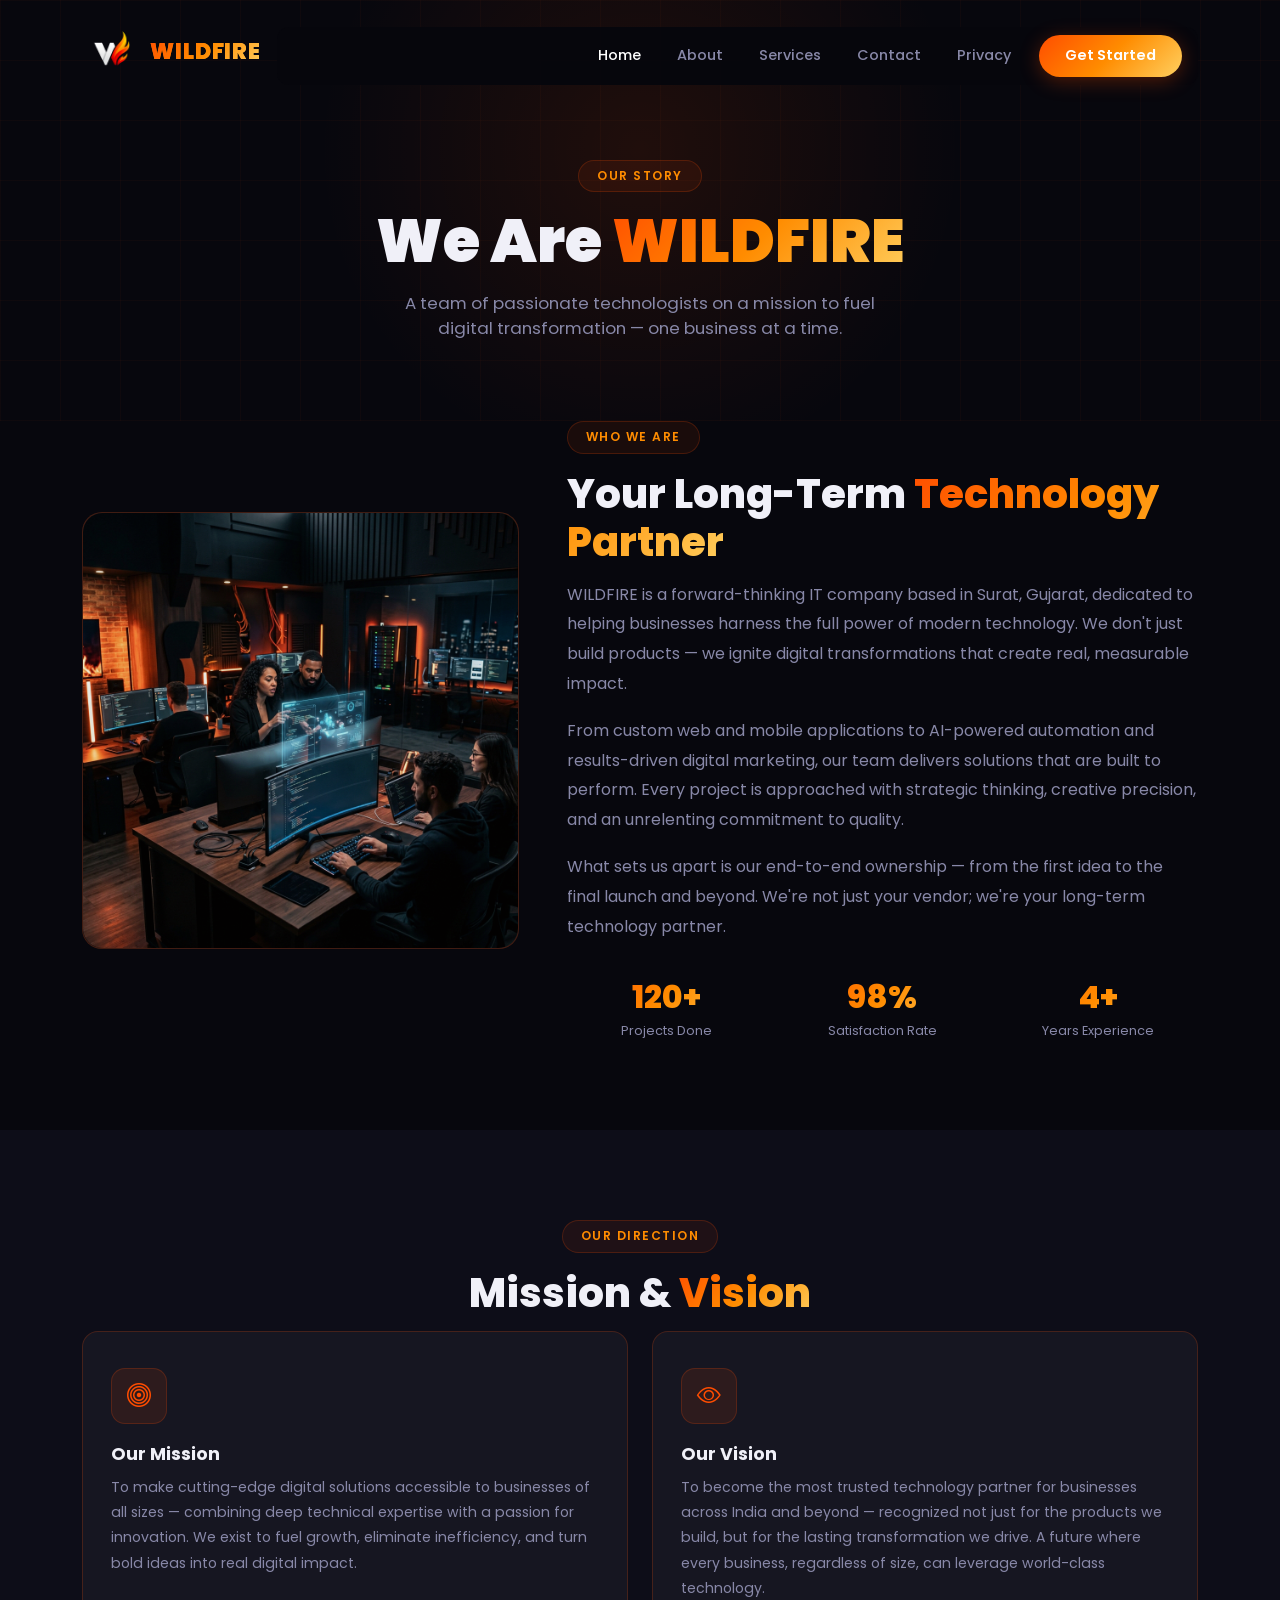
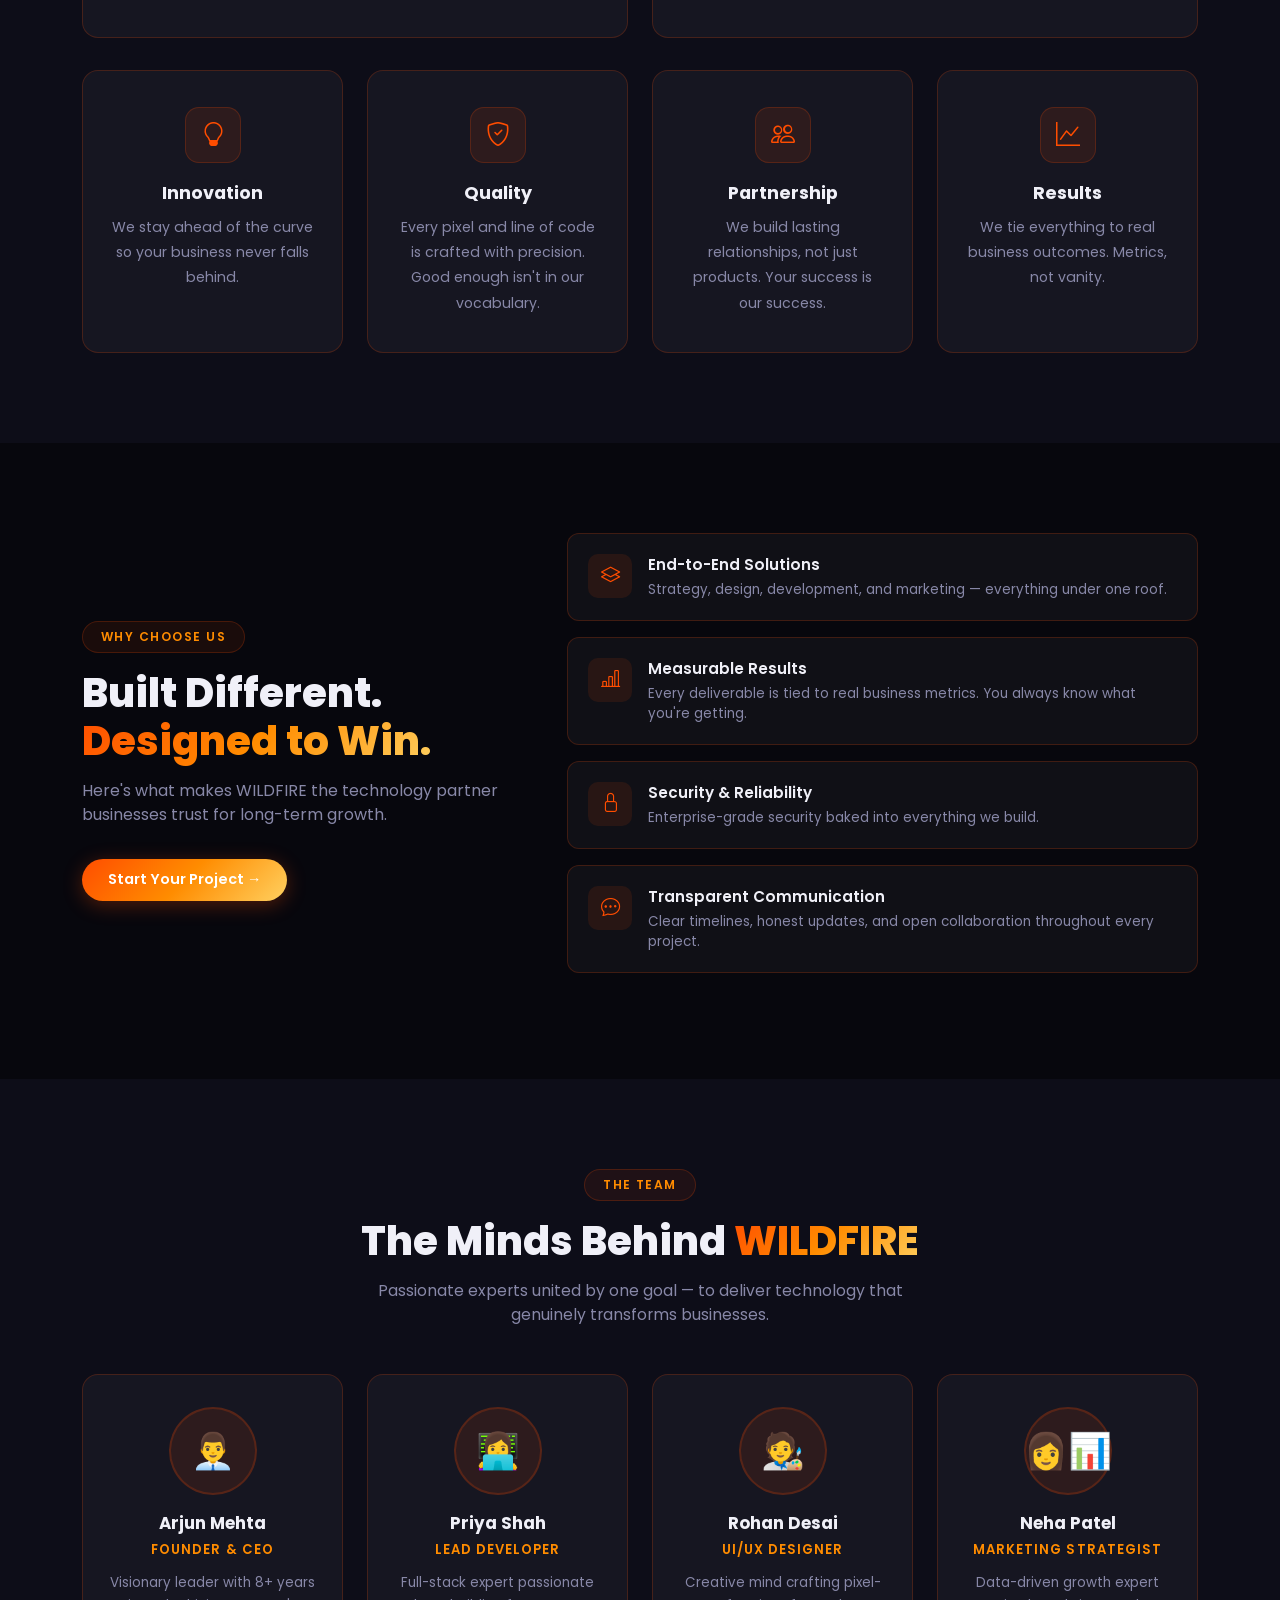
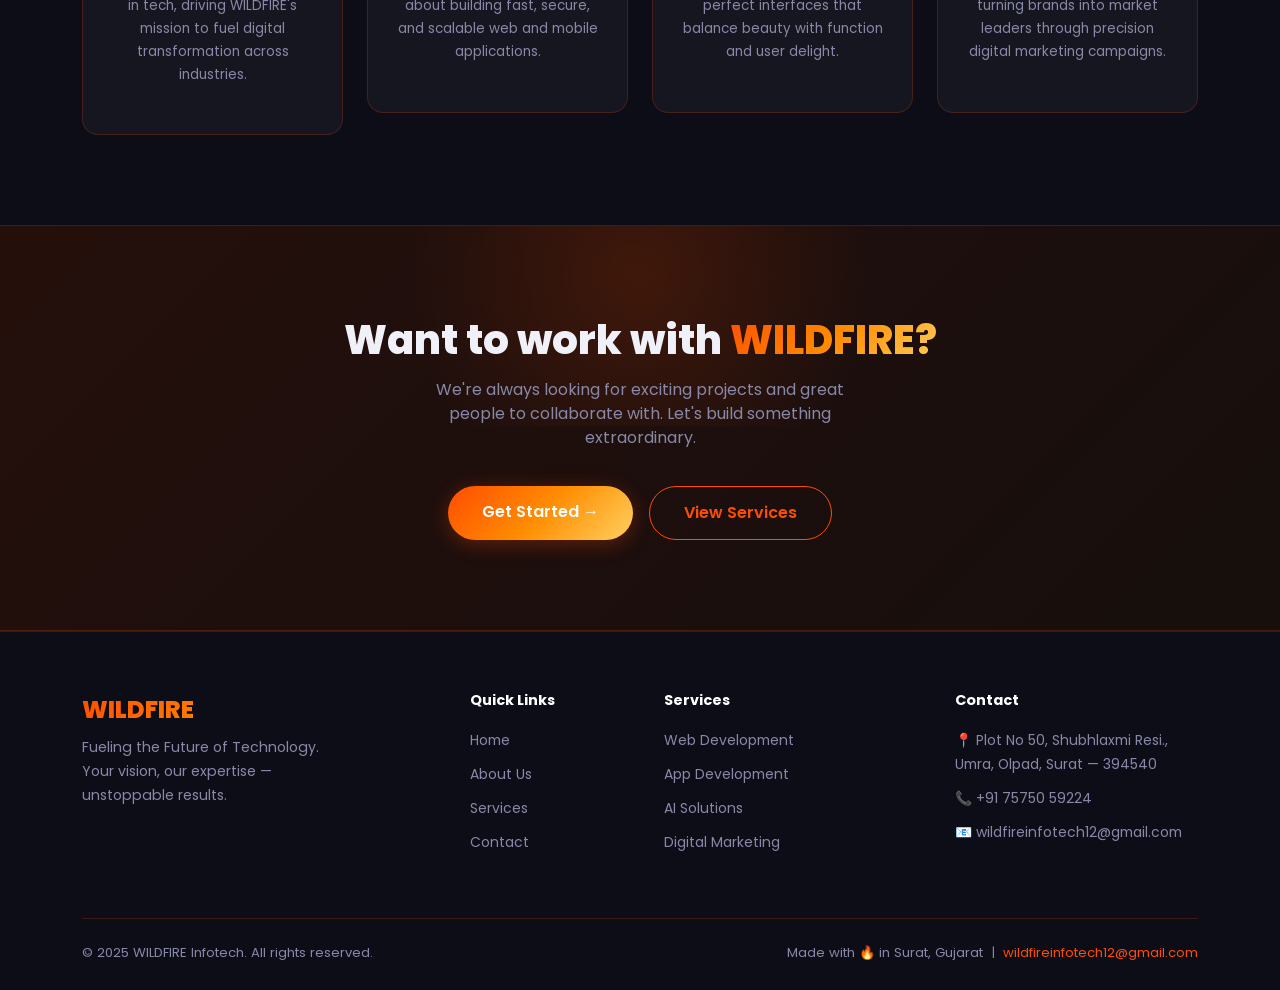
==== about.html @ 1de8545a "Add files via upload" ====
﻿<!DOCTYPE html>
<html lang="en">

<head>
  <meta charset="UTF-8" />
  <meta name="viewport" content="width=device-width, initial-scale=1.0" />
  <title>About Us — WILDFIRE</title>
  <meta name="description"
    content="Learn about WILDFIRE Infotech — a forward-thinking IT company in Surat, Gujarat fueling digital transformation." />
  <link href="https://cdn.jsdelivr.net/npm/bootstrap@5.3.3/dist/css/bootstrap.min.css" rel="stylesheet" />
  <link href="https://cdn.jsdelivr.net/npm/bootstrap-icons@1.11.3/font/bootstrap-icons.min.css" rel="stylesheet" />
  <link href="https://fonts.googleapis.com/css2?family=Poppins:wght@300;400;500;600;700;800;900&display=swap"
    rel="stylesheet" />
  <style>
    :root {
      --fire: #FF4D00;
      --amber: #FF8C00;
      --dark: #07070D;
      --dark2: #0D0D18;
      --card-bg: rgba(255, 255, 255, 0.04);
      --border: rgba(255, 77, 0, 0.2);
      --muted: #8888A8;
      --gradient: linear-gradient(135deg, #FF4D00, #FF8C00, #FFD060);
    }

    * {
      box-sizing: border-box;
      margin: 0;
      padding: 0;
    }

    body {
      font-family: 'Poppins', sans-serif;
      background: var(--dark);
      color: #F0F0F8;
      overflow-x: hidden;
    }

    a {
      text-decoration: none;
      color: inherit;
    }

    /* Navbar */
    .navbar {
      background: transparent;
      padding: 18px 0;
      transition: all .3s;
    }

    .navbar.scrolled {
      background: rgba(7, 7, 13, .92);
      backdrop-filter: blur(20px);
      border-bottom: 1px solid var(--border);
      padding: 12px 0;
    }

    .navbar-brand {
      font-weight: 800;
      font-size: 1.5rem;
      background: var(--gradient);
      -webkit-background-clip: text;
      -webkit-text-fill-color: transparent;
      background-clip: text;
    }

    .nav-link {
      color: var(--muted) !important;
      font-weight: 500;
      font-size: .9rem;
      transition: color .3s;
      padding: 8px 16px !important;
    }

    .nav-link:hover,
    .nav-link.active {
      color: #fff !important;
    }

    .btn-fire {
      background: var(--gradient);
      color: #fff;
      border: none;
      border-radius: 50px;
      padding: 10px 26px;
      font-weight: 600;
      font-size: .9rem;
      transition: all .3s;
      box-shadow: 0 4px 20px rgba(255, 77, 0, .3);
    }

    .btn-fire:hover {
      transform: translateY(-2px);
      box-shadow: 0 8px 30px rgba(255, 77, 0, .5);
      color: #fff;
    }

    .btn-outline-fire {
      border: 1.5px solid var(--fire);
      color: var(--fire);
      border-radius: 50px;
      padding: 10px 26px;
      font-weight: 600;
      font-size: .9rem;
      transition: all .3s;
      background: transparent;
    }

    .btn-outline-fire:hover {
      background: rgba(255, 77, 0, .08);
      transform: translateY(-2px);
    }

    /* Page Hero */
    .page-hero {
      padding: 160px 0 80px;
      text-align: center;
      position: relative;
      overflow: hidden;
    }

    .page-hero::before {
      content: '';
      position: absolute;
      top: -200px;
      left: 50%;
      transform: translateX(-50%);
      width: 700px;
      height: 700px;
      background: radial-gradient(circle, rgba(255, 77, 0, .1) 0%, transparent 65%);
      pointer-events: none;
    }

    .hero-grid {
      position: absolute;
      inset: 0;
      background-image: linear-gradient(rgba(255, 77, 0, .03) 1px, transparent 1px), linear-gradient(90deg, rgba(255, 77, 0, .03) 1px, transparent 1px);
      background-size: 60px 60px;
      pointer-events: none;
    }

    .page-hero h1 {
      font-size: clamp(2.4rem, 5vw, 3.8rem);
      font-weight: 900;
      line-height: 1.1;
      margin-bottom: 16px;
    }

    .page-hero p {
      color: var(--muted);
      font-size: 1.05rem;
      max-width: 520px;
      margin: 0 auto;
    }

    .text-fire {
      background: var(--gradient);
      -webkit-background-clip: text;
      -webkit-text-fill-color: transparent;
      background-clip: text;
    }

    .badge-tag {
      display: inline-block;
      padding: 6px 18px;
      border-radius: 100px;
      border: 1px solid var(--border);
      background: rgba(255, 77, 0, .08);
      color: var(--amber);
      font-size: .76rem;
      font-weight: 600;
      letter-spacing: .12em;
      text-transform: uppercase;
      margin-bottom: 16px;
    }

    /* Sections */
    section {
      padding: 90px 0;
    }

    .bg-dark2 {
      background: var(--dark2);
    }

    .section-title {
      font-size: clamp(1.8rem, 3.5vw, 2.5rem);
      font-weight: 800;
      line-height: 1.2;
      margin-bottom: 14px;
    }

    .section-sub {
      color: var(--muted);
      font-size: .98rem;
      margin-bottom: 48px;
      max-width: 540px;
    }

    /* Cards */
    .wf-card {
      background: var(--card-bg);
      border: 1px solid var(--border);
      border-radius: 16px;
      padding: 36px 28px;
      height: 100%;
      transition: all .3s;
      position: relative;
      overflow: hidden;
    }

    .wf-card::before {
      content: '';
      position: absolute;
      top: 0;
      left: 0;
      right: 0;
      height: 2px;
      background: var(--gradient);
      opacity: 0;
      transition: opacity .3s;
    }

    .wf-card:hover {
      transform: translateY(-7px);
      border-color: rgba(255, 77, 0, .4);
      box-shadow: 0 0 40px rgba(255, 77, 0, .18);
    }

    .wf-card:hover::before {
      opacity: 1;
    }

    .card-icon {
      width: 56px;
      height: 56px;
      border-radius: 14px;
      background: rgba(255, 77, 0, .1);
      border: 1px solid var(--border);
      display: flex;
      align-items: center;
      justify-content: center;
      font-size: 1.5rem;
      color: var(--fire);
      margin-bottom: 20px;
      transition: all .3s;
    }

    .wf-card:hover .card-icon {
      background: rgba(255, 77, 0, .2);
      transform: scale(1.08);
    }

    .wf-card h5 {
      font-weight: 700;
      font-size: 1.1rem;
      margin-bottom: 10px;
    }

    .wf-card p {
      color: var(--muted);
      font-size: .88rem;
      line-height: 1.8;
      margin: 0;
    }

    /* Feature rows */
    .feature-item {
      display: flex;
      gap: 16px;
      align-items: flex-start;
      padding: 20px;
      background: var(--card-bg);
      border: 1px solid var(--border);
      border-radius: 12px;
      transition: all .3s;
      margin-bottom: 16px;
    }

    .feature-item:hover {
      border-color: rgba(255, 77, 0, .4);
    }

    .feature-icon {
      width: 44px;
      height: 44px;
      border-radius: 10px;
      background: rgba(255, 77, 0, .1);
      display: flex;
      align-items: center;
      justify-content: center;
      font-size: 1.2rem;
      color: var(--fire);
      flex-shrink: 0;
    }

    .feature-title {
      font-weight: 600;
      font-size: .95rem;
      margin-bottom: 3px;
    }

    .feature-text {
      color: var(--muted);
      font-size: .84rem;
    }

    /* Team */
    .team-card {
      background: var(--card-bg);
      border: 1px solid var(--border);
      border-radius: 16px;
      padding: 32px 24px;
      text-align: center;
      transition: all .3s;
      position: relative;
      overflow: hidden;
    }

    .team-card::before {
      content: '';
      position: absolute;
      top: 0;
      left: 0;
      right: 0;
      height: 2px;
      background: var(--gradient);
      opacity: 0;
      transition: opacity .3s;
    }

    .team-card:hover {
      transform: translateY(-8px);
      border-color: rgba(255, 77, 0, .4);
      box-shadow: 0 0 40px rgba(255, 77, 0, .18);
    }

    .team-card:hover::before {
      opacity: 1;
    }

    .team-avatar {
      width: 88px;
      height: 88px;
      border-radius: 50%;
      background: rgba(255, 77, 0, .1);
      border: 2px solid var(--border);
      display: flex;
      align-items: center;
      justify-content: center;
      font-size: 2.2rem;
      margin: 0 auto 16px;
      transition: all .3s;
    }

    .team-card:hover .team-avatar {
      border-color: var(--fire);
      background: rgba(255, 77, 0, .18);
      transform: scale(1.06);
    }

    .team-name {
      font-weight: 700;
      font-size: 1.05rem;
      margin-bottom: 4px;
    }

    .team-role {
      color: var(--amber);
      font-size: .82rem;
      font-weight: 600;
      text-transform: uppercase;
      letter-spacing: .08em;
      margin-bottom: 12px;
    }

    .team-bio {
      color: var(--muted);
      font-size: .84rem;
      line-height: 1.7;
    }

    /* About visual */
    .about-visual {
      background: var(--card-bg);
      border: 1px solid var(--border);
      border-radius: 20px;
      aspect-ratio: 1;
      display: flex;
      align-items: center;
      justify-content: center;
      font-size: 7rem;
      position: relative;
      overflow: hidden;
    }

    .about-visual::before {
      content: '';
      position: absolute;
      inset: 0;
      background: var(--gradient);
      opacity: .05;
    }

    /* CTA */
    .cta-section {
      background: linear-gradient(135deg, rgba(255, 77, 0, .12), rgba(255, 140, 0, .06));
      border-top: 1px solid var(--border);
      border-bottom: 1px solid var(--border);
      text-align: center;
      position: relative;
      overflow: hidden;
    }

    .cta-section::before {
      content: '';
      position: absolute;
      top: -100px;
      left: 50%;
      transform: translateX(-50%);
      width: 600px;
      height: 300px;
      background: radial-gradient(circle, rgba(255, 77, 0, .15) 0%, transparent 70%);
    }

    .cta-section h2 {
      font-size: clamp(1.8rem, 3.5vw, 2.5rem);
      font-weight: 800;
      margin-bottom: 14px;
    }

    .cta-section p {
      color: var(--muted);
      max-width: 460px;
      margin: 0 auto 36px;
    }

    /* Footer */
    footer {
      background: var(--dark2);
      border-top: 1px solid var(--border);
      padding: 60px 0 28px;
    }

    .footer-brand-name {
      font-size: 1.5rem;
      font-weight: 800;
      background: var(--gradient);
      -webkit-background-clip: text;
      -webkit-text-fill-color: transparent;
      background-clip: text;
    }

    .footer-tagline {
      color: var(--muted);
      font-size: .88rem;
      margin-top: 8px;
      max-width: 260px;
      line-height: 1.7;
    }

    footer h6 {
      font-weight: 700;
      font-size: .9rem;
      color: #fff;
      margin-bottom: 18px;
    }

    footer ul {
      list-style: none;
      padding: 0;
    }

    footer ul li {
      margin-bottom: 10px;
    }

    footer ul li a {
      color: var(--muted);
      font-size: .87rem;
      transition: all .3s;
    }

    footer ul li a:hover {
      color: var(--fire);
      padding-left: 4px;
    }

    footer ul li span {
      color: var(--muted);
      font-size: .87rem;
    }

    .footer-bottom {
      border-top: 1px solid var(--border);
      padding-top: 24px;
      margin-top: 48px;
      display: flex;
      justify-content: space-between;
      align-items: center;
      flex-wrap: wrap;
      gap: 10px;
    }

    .footer-bottom p {
      color: var(--muted);
      font-size: .82rem;
      margin: 0;
    }

    .footer-bottom a {
      color: var(--fire);
    }

    /* Reveal */
    .reveal {
      opacity: 0;
      transform: translateY(26px);
      transition: opacity .7s ease, transform .7s ease;
    }

    .reveal.visible {
      opacity: 1;
      transform: translateY(0);
    }

    .d1 {
      transition-delay: .1s;
    }

    .d2 {
      transition-delay: .2s;
    }

    .d3 {
      transition-delay: .3s;
    }

    .d4 {
      transition-delay: .4s;
    }
  </style>
</head>

<body>

  <!-- NAVBAR -->
  <nav class="navbar navbar-expand-lg fixed-top" id="navbar">
    <div class="container">
      <a class="navbar-brand" href="index.html"><img src="img/weblogo.png" alt="WILDFIRE" style="height:58px;width:auto;object-fit:contain;margin-right:10px;" /><span style="font-family:Poppins,sans-serif;font-weight:800;font-size:1.4rem;background:linear-gradient(135deg,#FF4D00,#FF8C00,#FFD060);-webkit-background-clip:text;-webkit-text-fill-color:transparent;background-clip:text;letter-spacing:0.04em;vertical-align:middle;">WILDFIRE</span></a>
      <button class="navbar-toggler border-0" type="button" data-bs-toggle="collapse" data-bs-target="#navMenu"
        aria-label="Toggle navigation" style="color:#fff;">
        <i class="bi bi-list" style="font-size:1.5rem;"></i>
      </button>
      <div class="collapse navbar-collapse" id="navMenu"
        style="background:rgba(7,7,13,.97);border-radius:12px;margin-top:8px;padding:8px 16px;">
        <ul class="navbar-nav ms-auto align-items-lg-center gap-1 py-2 py-lg-0" style="background:transparent;">
          <li class="nav-item"><a class="nav-link active" href="index.html">Home</a></li>
          <li class="nav-item"><a class="nav-link" href="about.html">About</a></li>
          <li class="nav-item"><a class="nav-link" href="services.html">Services</a></li>
          <li class="nav-item"><a class="nav-link" href="contact.html">Contact</a></li>
          <li class="nav-item"><a class="nav-link" href="privacy.html">Privacy</a></li>
          <li class="nav-item ms-lg-2 mt-2 mt-lg-0"><a href="contact.html" class="btn btn-fire">Get
              Started</a></li>
        </ul>
      </div>
    </div>
  </nav>

  <!-- PAGE HERO -->
  <section class="page-hero">
    <div class="hero-grid"></div>
    <div class="container position-relative">
      <span class="badge-tag reveal">Our Story</span>
      <h1 class="reveal">We Are <span class="text-fire">WILDFIRE</span></h1>
      <p class="reveal">A team of passionate technologists on a mission to fuel digital transformation — one business at
        a time.</p>
    </div>
  </section>

  <!-- COMPANY INTRO -->
  <section style="padding-top:0;">
    <div class="container">
      <div class="row align-items-center g-5">
        <div class="col-lg-5 reveal">
          <div class="about-visual"><img src="images/about-visual.png" alt="WILDFIRE Team" style="width:100%;height:100%;object-fit:cover;border-radius:20px;opacity:0.93;" /></div>
        </div>
        <div class="col-lg-7">
          <span class="badge-tag reveal">Who We Are</span>
          <h2 class="section-title reveal">Your Long-Term <span class="text-fire">Technology Partner</span></h2>
          <p class="reveal" style="color:var(--muted);line-height:1.85;margin-bottom:18px;">WILDFIRE is a
            forward-thinking IT company based in Surat, Gujarat, dedicated to helping businesses harness the full power
            of modern technology. We don't just build products — we ignite digital transformations that create real,
            measurable impact.</p>
          <p class="reveal" style="color:var(--muted);line-height:1.85;margin-bottom:18px;">From custom web and mobile
            applications to AI-powered automation and results-driven digital marketing, our team delivers solutions that
            are built to perform. Every project is approached with strategic thinking, creative precision, and an
            unrelenting commitment to quality.</p>
          <p class="reveal" style="color:var(--muted);line-height:1.85;margin-bottom:32px;">What sets us apart is our
            end-to-end ownership — from the first idea to the final launch and beyond. We're not just your vendor; we're
            your long-term technology partner.</p>
          <div class="row g-3 reveal">
            <div class="col-4 text-center">
              <div
                style="font-size:2rem;font-weight:800;background:var(--gradient);-webkit-background-clip:text;-webkit-text-fill-color:transparent;background-clip:text;">
                120+</div>
              <div style="color:var(--muted);font-size:.8rem;">Projects Done</div>
            </div>
            <div class="col-4 text-center">
              <div
                style="font-size:2rem;font-weight:800;background:var(--gradient);-webkit-background-clip:text;-webkit-text-fill-color:transparent;background-clip:text;">
                98%</div>
              <div style="color:var(--muted);font-size:.8rem;">Satisfaction Rate</div>
            </div>
            <div class="col-4 text-center">
              <div
                style="font-size:2rem;font-weight:800;background:var(--gradient);-webkit-background-clip:text;-webkit-text-fill-color:transparent;background-clip:text;">
                4+</div>
              <div style="color:var(--muted);font-size:.8rem;">Years Experience</div>
            </div>
          </div>
        </div>
      </div>
    </div>
  </section>

  <!-- MISSION & VISION -->
  <section class="bg-dark2">
    <div class="container">
      <div class="text-center reveal">
        <span class="badge-tag">Our Direction</span>
        <h2 class="section-title">Mission &amp; <span class="text-fire">Vision</span></h2>
      </div>
      <div class="row g-4">
        <div class="col-md-6 reveal d1">
          <div class="wf-card h-100">
            <div class="card-icon"><i class="bi bi-bullseye"></i></div>
            <h5>Our Mission</h5>
            <p>To make cutting-edge digital solutions accessible to businesses of all sizes — combining deep technical
              expertise with a passion for innovation. We exist to fuel growth, eliminate inefficiency, and turn bold
              ideas into real digital impact.</p>
          </div>
        </div>
        <div class="col-md-6 reveal d2">
          <div class="wf-card h-100">
            <div class="card-icon"><i class="bi bi-eye"></i></div>
            <h5>Our Vision</h5>
            <p>To become the most trusted technology partner for businesses across India and beyond — recognized not
              just for the products we build, but for the lasting transformation we drive. A future where every
              business, regardless of size, can leverage world-class technology.</p>
          </div>
        </div>
      </div>

      <!-- Core Values -->
      <div class="row g-4 mt-2">
        <div class="col-md-6 col-lg-3 reveal d1">
          <div class="wf-card text-center">
            <div class="card-icon mx-auto"><i class="bi bi-lightbulb"></i></div>
            <h5>Innovation</h5>
            <p>We stay ahead of the curve so your business never falls behind.</p>
          </div>
        </div>
        <div class="col-md-6 col-lg-3 reveal d2">
          <div class="wf-card text-center">
            <div class="card-icon mx-auto"><i class="bi bi-shield-check"></i></div>
            <h5>Quality</h5>
            <p>Every pixel and line of code is crafted with precision. Good enough isn't in our vocabulary.</p>
          </div>
        </div>
        <div class="col-md-6 col-lg-3 reveal d3">
          <div class="wf-card text-center">
            <div class="card-icon mx-auto"><i class="bi bi-people"></i></div>
            <h5>Partnership</h5>
            <p>We build lasting relationships, not just products. Your success is our success.</p>
          </div>
        </div>
        <div class="col-md-6 col-lg-3 reveal d4">
          <div class="wf-card text-center">
            <div class="card-icon mx-auto"><i class="bi bi-graph-up"></i></div>
            <h5>Results</h5>
            <p>We tie everything to real business outcomes. Metrics, not vanity.</p>
          </div>
        </div>
      </div>
    </div>
  </section>

  <!-- WHY WILDFIRE -->
  <section>
    <div class="container">
      <div class="row align-items-center g-5">
        <div class="col-lg-5 reveal">
          <span class="badge-tag">Why Choose Us</span>
          <h2 class="section-title">Built Different. <span class="text-fire">Designed to Win.</span></h2>
          <p style="color:var(--muted);margin-bottom:32px;">Here's what makes WILDFIRE the technology partner businesses
            trust for long-term growth.</p>
          <a href="contact.html" class="btn btn-fire">Start Your Project →</a>
        </div>
        <div class="col-lg-7">
          <div class="reveal d1">
            <div class="feature-item">
              <div class="feature-icon"><i class="bi bi-layers"></i></div>
              <div>
                <div class="feature-title">End-to-End Solutions</div>
                <div class="feature-text">Strategy, design, development, and marketing — everything under one roof.
                </div>
              </div>
            </div>
          </div>
          <div class="reveal d2">
            <div class="feature-item">
              <div class="feature-icon"><i class="bi bi-bar-chart-line"></i></div>
              <div>
                <div class="feature-title">Measurable Results</div>
                <div class="feature-text">Every deliverable is tied to real business metrics. You always know what
                  you're getting.</div>
              </div>
            </div>
          </div>
          <div class="reveal d3">
            <div class="feature-item">
              <div class="feature-icon"><i class="bi bi-lock"></i></div>
              <div>
                <div class="feature-title">Security & Reliability</div>
                <div class="feature-text">Enterprise-grade security baked into everything we build.</div>
              </div>
            </div>
          </div>
          <div class="reveal d4">
            <div class="feature-item">
              <div class="feature-icon"><i class="bi bi-chat-dots"></i></div>
              <div>
                <div class="feature-title">Transparent Communication</div>
                <div class="feature-text">Clear timelines, honest updates, and open collaboration throughout every
                  project.</div>
              </div>
            </div>
          </div>
        </div>
      </div>
    </div>
  </section>

  <!-- TEAM -->
  <section class="bg-dark2">
    <div class="container">
      <div class="text-center reveal">
        <span class="badge-tag">The Team</span>
        <h2 class="section-title">The Minds Behind <span class="text-fire">WILDFIRE</span></h2>
        <p class="section-sub mx-auto">Passionate experts united by one goal — to deliver technology that genuinely
          transforms businesses.</p>
      </div>
      <div class="row g-4 justify-content-center">
        <div class="col-sm-6 col-lg-3 reveal d1">
          <div class="team-card">
            <div class="team-avatar">👨‍💼</div>
            <div class="team-name">Arjun Mehta</div>
            <div class="team-role">Founder & CEO</div>
            <p class="team-bio">Visionary leader with 8+ years in tech, driving WILDFIRE's mission to fuel digital
              transformation across industries.</p>
          </div>
        </div>
        <div class="col-sm-6 col-lg-3 reveal d2">
          <div class="team-card">
            <div class="team-avatar">👩‍💻</div>
            <div class="team-name">Priya Shah</div>
            <div class="team-role">Lead Developer</div>
            <p class="team-bio">Full-stack expert passionate about building fast, secure, and scalable web and mobile
              applications.</p>
          </div>
        </div>
        <div class="col-sm-6 col-lg-3 reveal d3">
          <div class="team-card">
            <div class="team-avatar">🧑‍🎨</div>
            <div class="team-name">Rohan Desai</div>
            <div class="team-role">UI/UX Designer</div>
            <p class="team-bio">Creative mind crafting pixel-perfect interfaces that balance beauty with function and
              user delight.</p>
          </div>
        </div>
        <div class="col-sm-6 col-lg-3 reveal d4">
          <div class="team-card">
            <div class="team-avatar">👩‍📊</div>
            <div class="team-name">Neha Patel</div>
            <div class="team-role">Marketing Strategist</div>
            <p class="team-bio">Data-driven growth expert turning brands into market leaders through precision digital
              marketing campaigns.</p>
          </div>
        </div>
      </div>
    </div>
  </section>

  <!-- CTA -->
  <section class="cta-section">
    <div class="container position-relative">
      <div class="reveal">
        <h2>Want to work with <span class="text-fire">WILDFIRE?</span></h2>
        <p>We're always looking for exciting projects and great people to collaborate with. Let's build something
          extraordinary.</p>
        <div class="d-flex flex-wrap justify-content-center gap-3">
          <a href="contact.html" class="btn btn-fire" style="font-size:1rem;padding:14px 34px;">Get Started →</a>
          <a href="services.html" class="btn btn-outline-fire" style="font-size:1rem;padding:14px 34px;">View
            Services</a>
        </div>
      </div>
    </div>
  </section>

  <!-- FOOTER -->
  <footer>
    <div class="container">
      <div class="row g-5">
        <div class="col-lg-4">
          <div class="footer-brand-name">WILDFIRE</div>
          <p class="footer-tagline">Fueling the Future of Technology. Your vision, our expertise — unstoppable results.
          </p>
        </div>
        <div class="col-sm-6 col-lg-2">
          <h6>Quick Links</h6>
          <ul>
            <li><a href="index.html">Home</a></li>
            <li><a href="about.html">About Us</a></li>
            <li><a href="services.html">Services</a></li>
            <li><a href="contact.html">Contact</a></li>
          </ul>
        </div>
        <div class="col-sm-6 col-lg-3">
          <h6>Services</h6>
          <ul>
            <li><a href="services.html">Web Development</a></li>
            <li><a href="services.html">App Development</a></li>
            <li><a href="services.html">AI Solutions</a></li>
            <li><a href="services.html">Digital Marketing</a></li>
          </ul>
        </div>
        <div class="col-lg-3">
          <h6>Contact</h6>
          <ul>
            <li><span>📍 Plot No 50, Shubhlaxmi Resi., Umra, Olpad, Surat — 394540</span></li>
            <li><a href="tel:+917575059224">📞 +91 75750 59224</a></li>
            <li><a href="mailto:wildfireinfotech12@gmail.com">📧 wildfireinfotech12@gmail.com</a></li>
          </ul>
        </div>
      </div>
      <div class="footer-bottom">
        <p>© 2025 WILDFIRE Infotech. All rights reserved.</p>
        <p>Made with 🔥 in Surat, Gujarat &nbsp;|&nbsp; <a
            href="mailto:wildfireinfotech12@gmail.com">wildfireinfotech12@gmail.com</a></p>
      </div>
    </div>
  </footer>

  <script src="https://cdn.jsdelivr.net/npm/bootstrap@5.3.3/dist/js/bootstrap.bundle.min.js"></script>
  <script>
    window.addEventListener('scroll', () => {
      document.getElementById('navbar').classList.toggle('scrolled', window.scrollY > 40);
    });
    const obs = new IntersectionObserver(entries => {
      entries.forEach(e => { if (e.isIntersecting) { e.target.classList.add('visible'); obs.unobserve(e.target); } });
    }, { threshold: 0.1 });
    document.querySelectorAll('.reveal').forEach(el => obs.observe(el));
  </script>
</body>

</html>
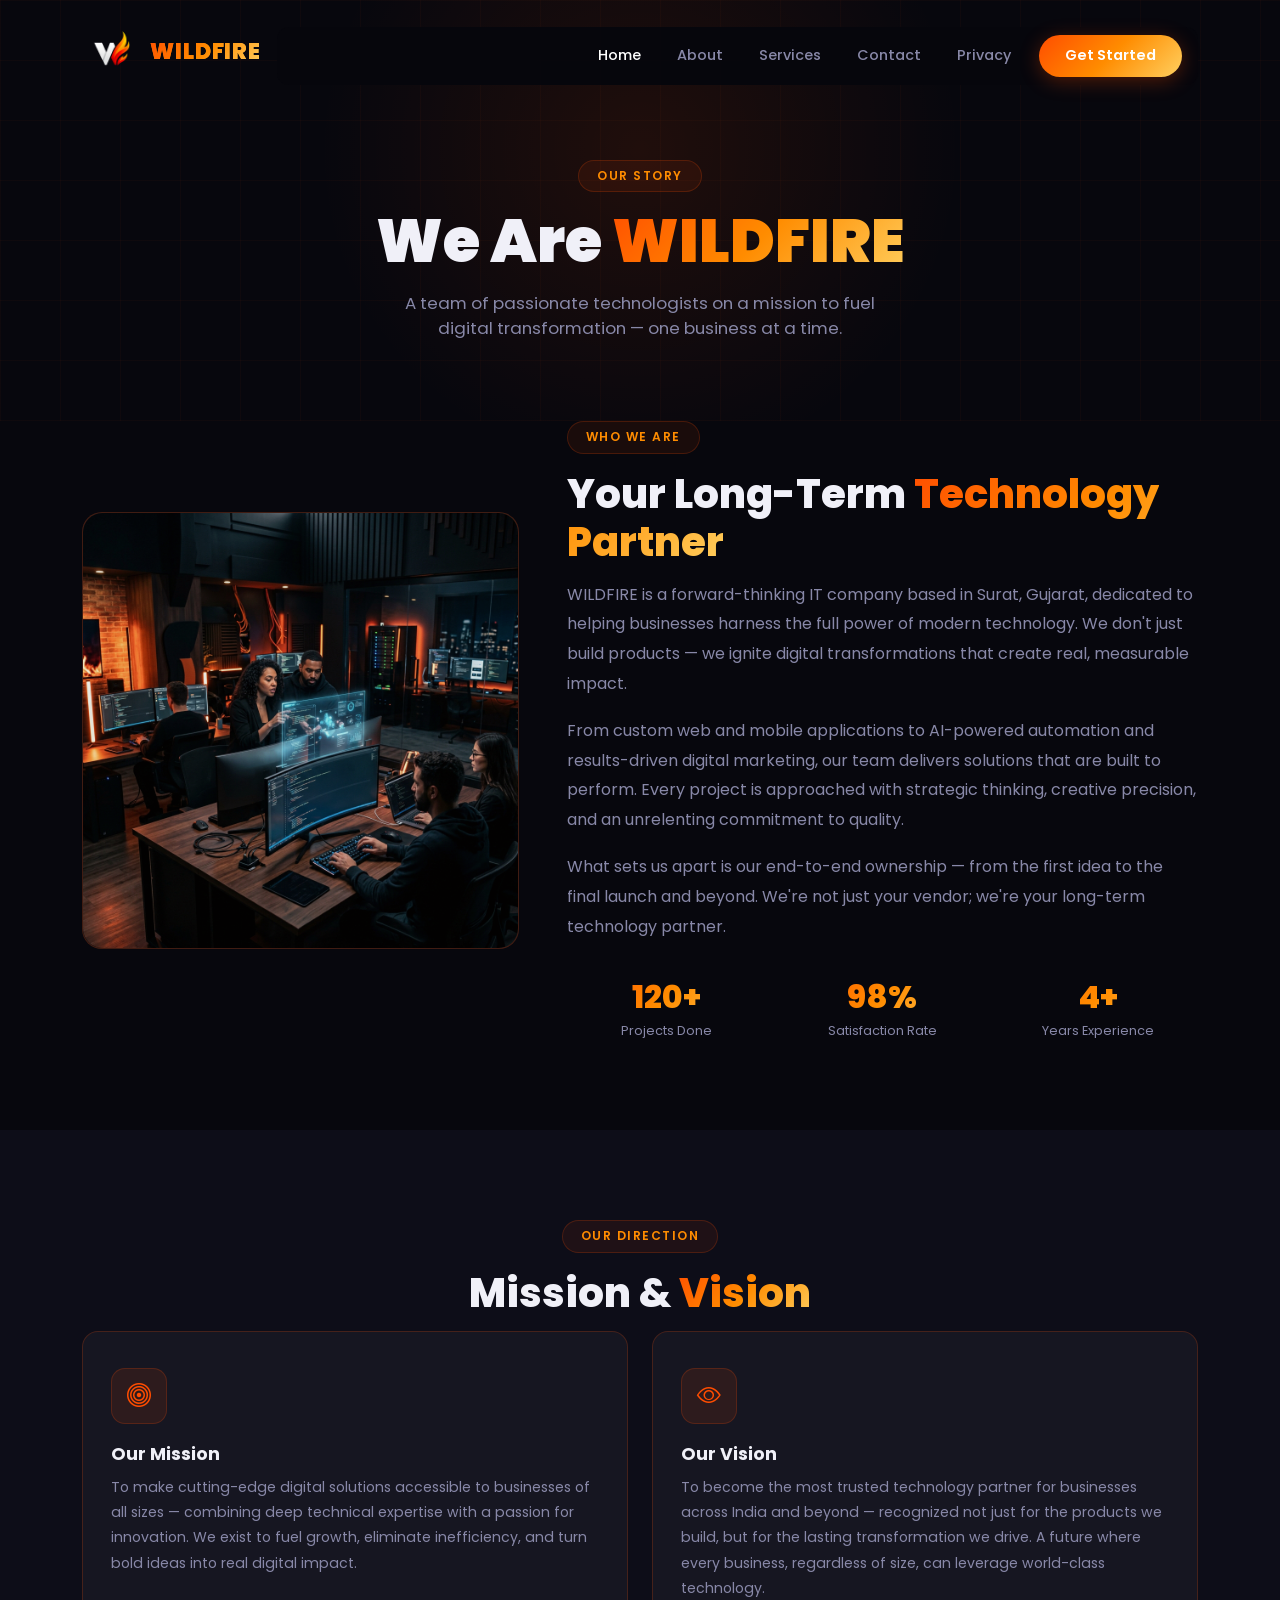
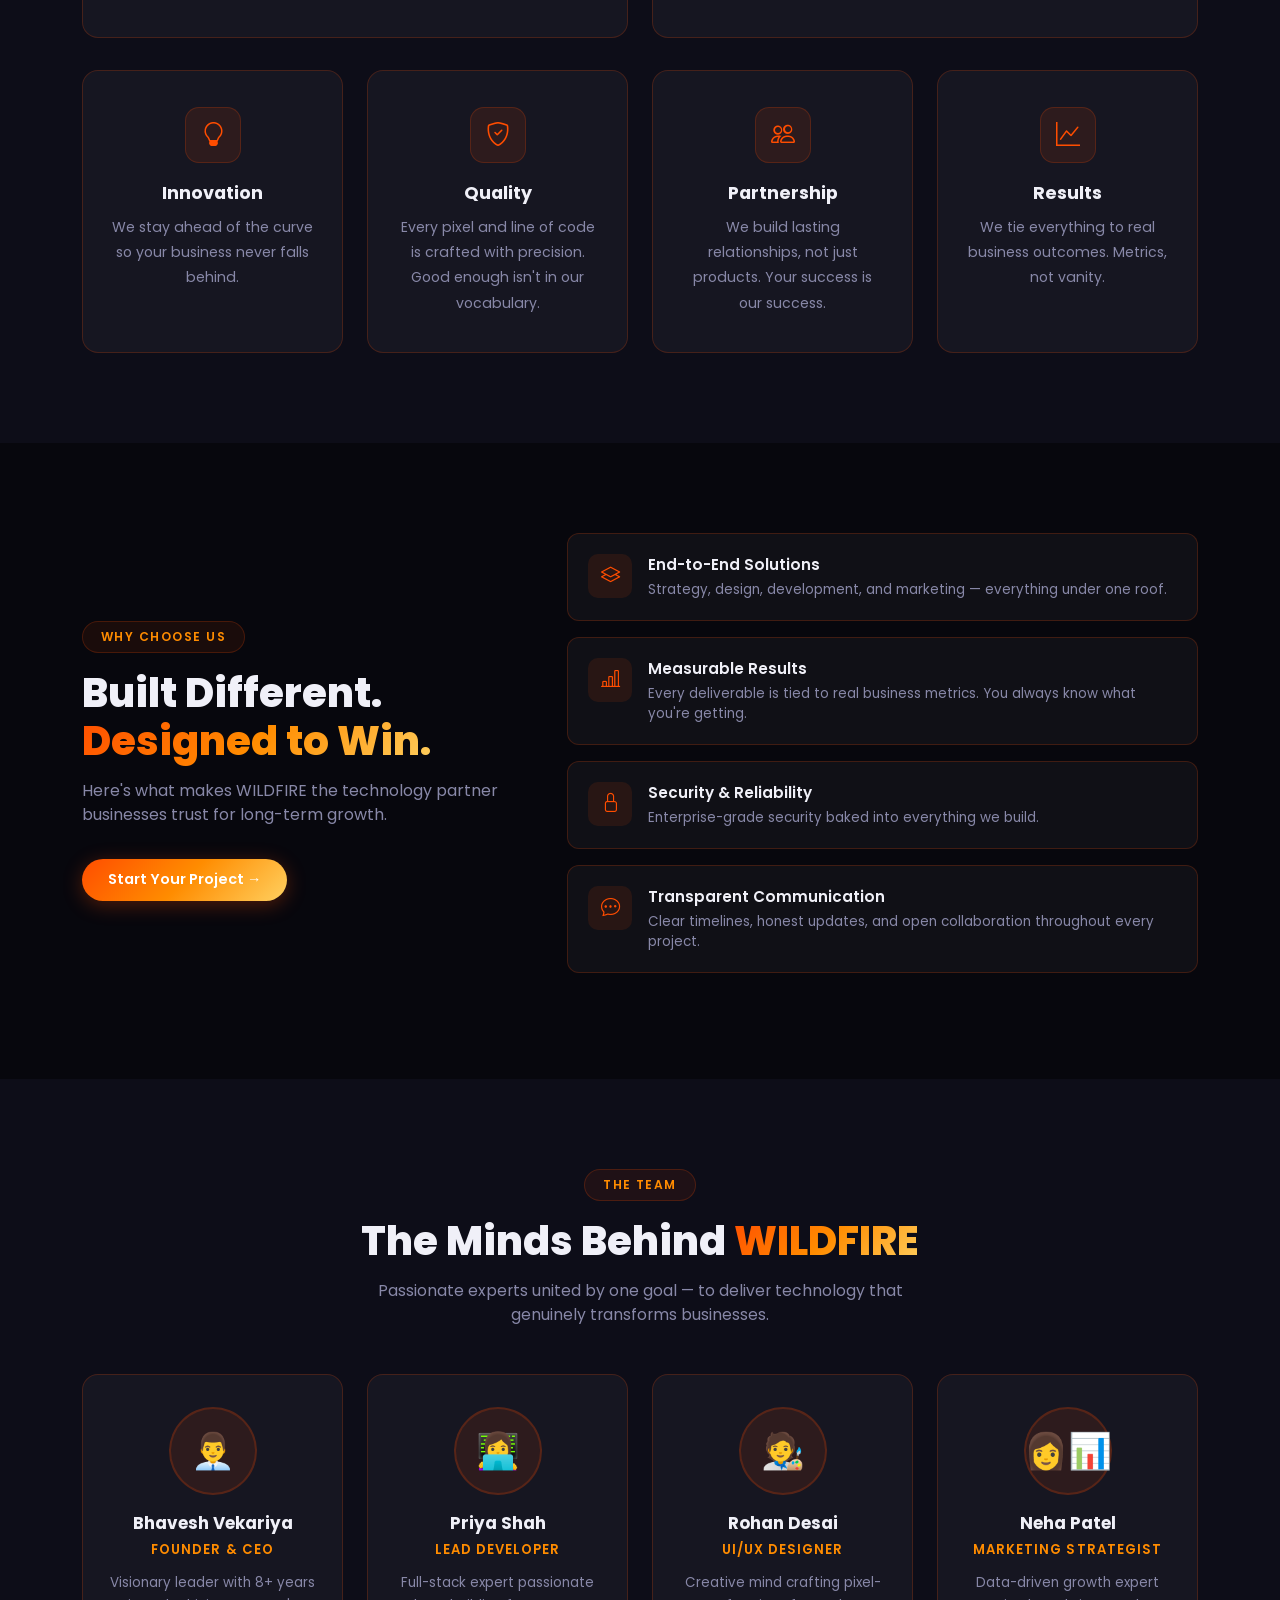
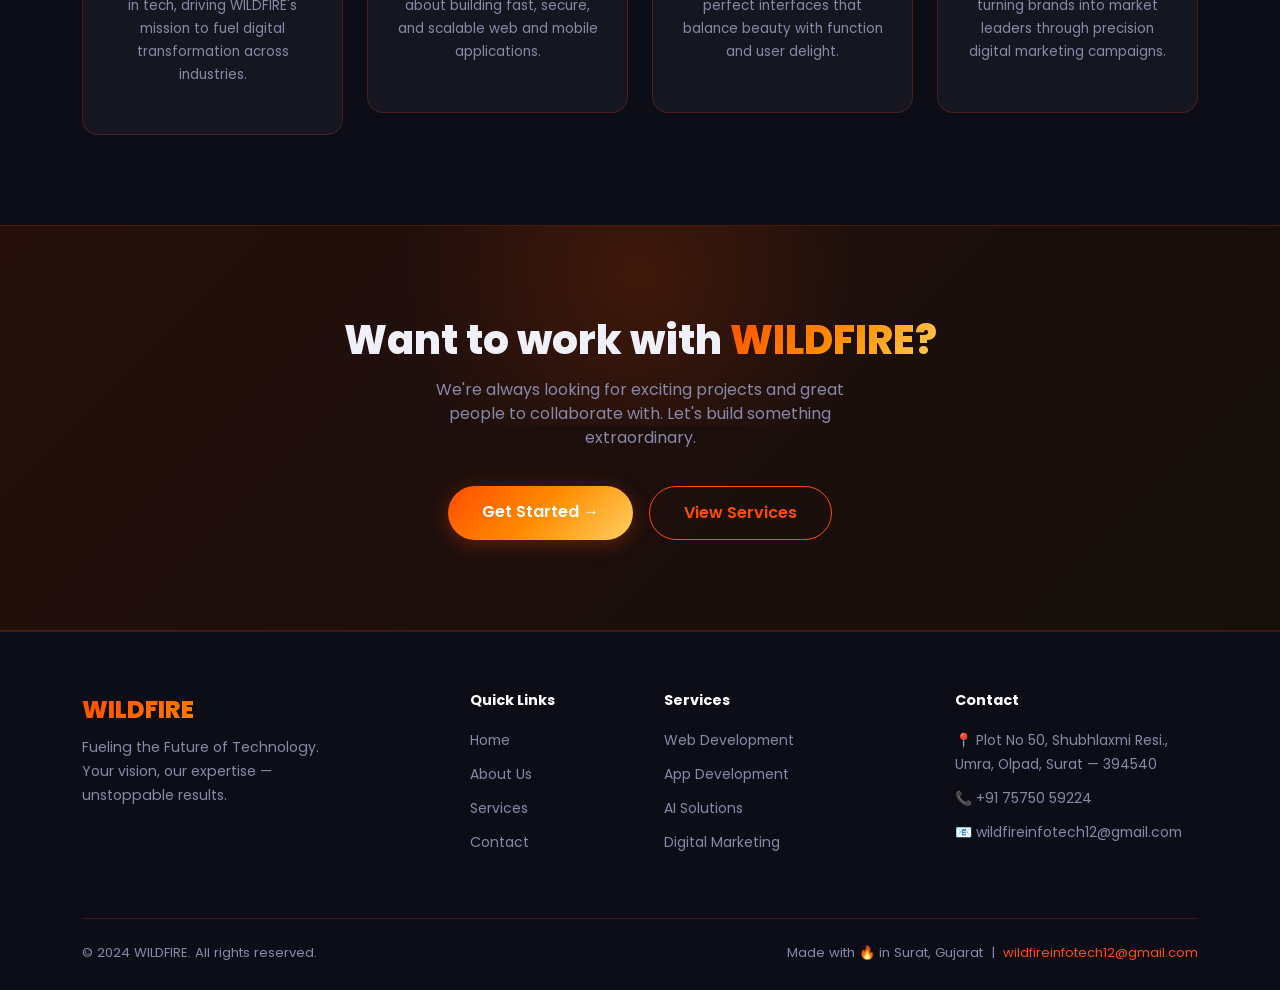
==== commit eb4e8e8c: "Add files via upload" ====
--- a/about.html
+++ b/about.html
@@ -6,7 +6,7 @@
   <meta name="viewport" content="width=device-width, initial-scale=1.0" />
   <title>About Us — WILDFIRE</title>
   <meta name="description"
-    content="Learn about WILDFIRE Infotech — a forward-thinking IT company in Surat, Gujarat fueling digital transformation." />
+    content="Learn about WILDFIRE  — a forward-thinking IT company in Surat, Gujarat fueling digital transformation." />
   <link href="https://cdn.jsdelivr.net/npm/bootstrap@5.3.3/dist/css/bootstrap.min.css" rel="stylesheet" />
   <link href="https://cdn.jsdelivr.net/npm/bootstrap-icons@1.11.3/font/bootstrap-icons.min.css" rel="stylesheet" />
   <link href="https://fonts.googleapis.com/css2?family=Poppins:wght@300;400;500;600;700;800;900&display=swap"
@@ -547,7 +547,9 @@
   <!-- NAVBAR -->
   <nav class="navbar navbar-expand-lg fixed-top" id="navbar">
     <div class="container">
-      <a class="navbar-brand" href="index.html"><img src="img/weblogo.png" alt="WILDFIRE" style="height:58px;width:auto;object-fit:contain;margin-right:10px;" /><span style="font-family:Poppins,sans-serif;font-weight:800;font-size:1.4rem;background:linear-gradient(135deg,#FF4D00,#FF8C00,#FFD060);-webkit-background-clip:text;-webkit-text-fill-color:transparent;background-clip:text;letter-spacing:0.04em;vertical-align:middle;">WILDFIRE</span></a>
+      <a class="navbar-brand" href="index.html"><img src="img/weblogo.png" alt="WILDFIRE"
+          style="height:58px;width:auto;object-fit:contain;margin-right:10px;" /><span
+          style="font-family:Poppins,sans-serif;font-weight:800;font-size:1.4rem;background:linear-gradient(135deg,#FF4D00,#FF8C00,#FFD060);-webkit-background-clip:text;-webkit-text-fill-color:transparent;background-clip:text;letter-spacing:0.04em;vertical-align:middle;">WILDFIRE</span></a>
       <button class="navbar-toggler border-0" type="button" data-bs-toggle="collapse" data-bs-target="#navMenu"
         aria-label="Toggle navigation" style="color:#fff;">
         <i class="bi bi-list" style="font-size:1.5rem;"></i>
@@ -583,7 +585,8 @@
     <div class="container">
       <div class="row align-items-center g-5">
         <div class="col-lg-5 reveal">
-          <div class="about-visual"><img src="images/about-visual.png" alt="WILDFIRE Team" style="width:100%;height:100%;object-fit:cover;border-radius:20px;opacity:0.93;" /></div>
+          <div class="about-visual"><img src="images/about-visual.png" alt="WILDFIRE Team"
+              style="width:100%;height:100%;object-fit:cover;border-radius:20px;opacity:0.93;" /></div>
         </div>
         <div class="col-lg-7">
           <span class="badge-tag reveal">Who We Are</span>
@@ -755,7 +758,7 @@
         <div class="col-sm-6 col-lg-3 reveal d1">
           <div class="team-card">
             <div class="team-avatar">👨‍💼</div>
-            <div class="team-name">Arjun Mehta</div>
+            <div class="team-name">Bhavesh Vekariya</div>
             <div class="team-role">Founder & CEO</div>
             <p class="team-bio">Visionary leader with 8+ years in tech, driving WILDFIRE's mission to fuel digital
               transformation across industries.</p>
@@ -845,7 +848,7 @@
         </div>
       </div>
       <div class="footer-bottom">
-        <p>© 2025 WILDFIRE Infotech. All rights reserved.</p>
+        <p>© 2024 WILDFIRE. All rights reserved.</p>
         <p>Made with 🔥 in Surat, Gujarat &nbsp;|&nbsp; <a
             href="mailto:wildfireinfotech12@gmail.com">wildfireinfotech12@gmail.com</a></p>
       </div>
@@ -864,5 +867,4 @@
   </script>
 </body>
 
-</html>
-
+</html>
